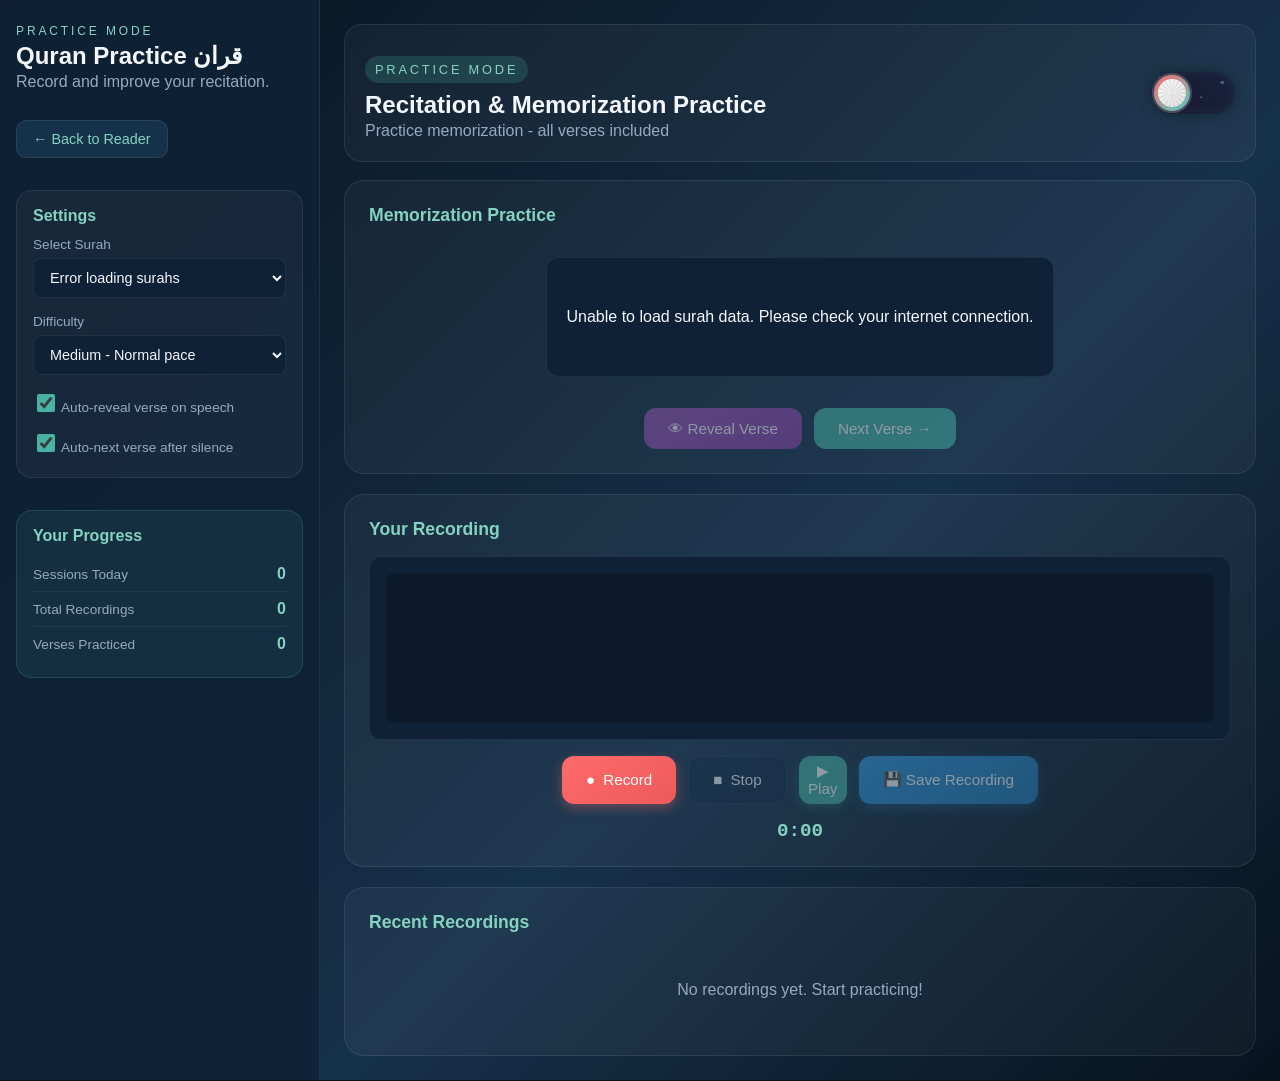
==== practice.html @ 0616a190 "Add files via upload" ====
<!DOCTYPE html>
<html lang="en">
  <head>
    <meta charset="UTF-8" />
    <meta name="viewport" content="width=device-width, initial-scale=1.0" />
    <title>تسميع القران</title>
    <meta name="description" content="Practice Quran memorization with microphone recording. Verses appear as you recite." />
    <meta name="keywords" content="قرآن, تلاوة, حفظ, تسجيل, ممارسة" />
    <link rel="stylesheet" href="styles.css" />
    <link rel="stylesheet" href="practice.css" />
    <link rel="icon" type="image/x-icon" href="https://i1.sndcdn.com/avatars-fheFiXbBUakGm6ne-YJQq2w-t240x240.jpg" />
  </head>
  <body>
    <div class="app-shell">
      <aside class="sidebar">
        <div class="sidebar-header">
          <div>
            <p class="eyebrow">Practice Mode</p>
            <h1>Quran Practice قران</h1>
            <p class="subtitle">Record and improve your recitation.</p>
          </div>
          <div class="navigation">
            <a href="index.html" class="nav-link">← Back to Reader</a>
          </div>
        </div>
        
        <div class="practice-settings">
          <h3>Settings</h3>
          <div class="setting-group">
            <label for="surahSelect">Select Surah</label>
            <select id="surahSelect" class="styled-select">
              <option value="">Loading surahs...</option>
            </select>
          </div>
          
          <div class="setting-group">
            <label for="difficultyLevel">Difficulty</label>
            <select id="difficultyLevel" class="styled-select">
              <option value="easy">Easy - Slow pace</option>
              <option value="medium" selected>Medium - Normal pace</option>
              <option value="hard">Hard - Fast pace</option>
            </select>
          </div>
          
          <div class="setting-group">
            <label class="toggle-label">
              <input type="checkbox" id="autoRevealToggle" checked>
              <span>Auto-reveal verse on speech</span>
            </label>
          </div>
          
          <div class="setting-group">
            <label class="toggle-label">
              <input type="checkbox" id="autoNextToggle" checked>
              <span>Auto-next verse after silence</span>
            </label>
          </div>
        </div>
        
        <div class="progress-stats">
          <h3>Your Progress</h3>
          <div class="stat-item">
            <span class="stat-label">Sessions Today</span>
            <span class="stat-value" id="sessionsToday">0</span>
          </div>
          <div class="stat-item">
            <span class="stat-label">Total Recordings</span>
            <span class="stat-value" id="totalRecordings">0</span>
          </div>
          <div class="stat-item">
            <span class="stat-label">Verses Practiced</span>
            <span class="stat-value" id="versesPracticed">0</span>
          </div>
        </div>
      </aside>

      <main class="content">
        <header class="content-header">
          <div>
            <p class="badge">Practice Mode</p>
            <h2>Recitation & Memorization Practice</h2>
            <p class="meta">Practice memorization - all verses included</p>
          </div>
          <div class="content-actions">
            <label class="cosmic-toggle" title="Toggle light and dark mode">
              <input id="themeToggle" class="toggle" type="checkbox" aria-label="Use light mode" />
              <div class="slider">
                <div class="cosmos"></div>
                <div class="energy-line"></div>
                <div class="energy-line"></div>
                <div class="energy-line"></div>
                <div class="toggle-orb">
                  <div class="inner-orb"></div>
                  <div class="ring"></div>
                </div>
                <div class="particles">
                  <div style="--angle: 30deg" class="particle"></div>
                  <div style="--angle: 60deg" class="particle"></div>
                  <div style="--angle: 90deg" class="particle"></div>
                  <div style="--angle: 120deg" class="particle"></div>
                  <div style="--angle: 150deg" class="particle"></div>
                  <div style="--angle: 180deg" class="particle"></div>
                </div>
              </div>
            </label>
          </div>
        </header>

        <section class="practice-area">
          <div class="memorization-section">
            <h3>Memorization Practice</h3>
            <div class="memorization-content">
              <div class="verse-container" id="verseContainer">
                <div class="verse-hint" id="verseHint">
                  <p>Select a surah and start recording to practice memorization</p>
                  <p class="hint-text">The verse will appear as you recite</p>
                </div>
                <div class="verse-display hidden" id="verseDisplay">
                  <p id="verseText"></p>
                </div>
              </div>
              <div class="verse-controls">
                <button id="revealBtn" class="reveal-button" type="button" aria-label="Reveal verse" disabled>
                  👁 Reveal Verse
                </button>
                <button id="nextVerseBtn" class="next-verse-button" type="button" aria-label="Next verse" disabled>
                  Next Verse →
                </button>
              </div>
            </div>
          </div>

          <div class="recording-section">
            <h3>Your Recording</h3>
            <div class="recording-interface">
              <div class="visualizer-container">
                <canvas id="audioVisualizer" width="600" height="150"></canvas>
                <div class="recording-indicator" id="recordingIndicator">
                  <div class="recording-dot"></div>
                  <span>Recording</span>
                </div>
              </div>
              
              <div class="recording-controls">
                <button id="recordBtn" class="record-button" type="button" aria-label="Start recording">
                  <span class="record-icon">●</span>
                  <span class="record-text">Record</span>
                </button>
                <button id="stopBtn" class="stop-button" type="button" aria-label="Stop recording" disabled>
                  <span class="stop-icon">■</span>
                  <span class="stop-text">Stop</span>
                </button>
                <button id="playRecordingBtn" class="play-button small" type="button" aria-label="Play your recording" disabled>
                  ▶ Play
                </button>
                <button id="compareBtn" class="compare-button" type="button" aria-label="Save recording" disabled>
                  💾 Save Recording
                </button>
              </div>
              
              <div class="recording-timer">
                <span id="recordingTime">0:00</span>
              </div>
            </div>
          </div>



          <div class="recordings-history">
            <h3>Recent Recordings</h3>
            <div class="history-list" id="historyList">
              <div class="empty-state">No recordings yet. Start practicing!</div>
            </div>
          </div>
        </section>
      </main>
    </div>

    <script src="practice.js"></script>
  </body>
</html>
---- styles.css ----
:root {
  color-scheme: dark;
  --bg: #07131f;
  --panel: #0f2136;
  --panel-2: #16314a;
  --text: #f4f7fb;
  --muted: #95aac2;
  --accent: #48b2a5;
  --accent-2: #86d2c1;
  --border: rgba(255, 255, 255, 0.08);
}

:root[data-theme="light"] {
  color-scheme: light;
  --bg: #eef7f4;
  --panel: #ffffff;
  --panel-2: #e3f0ec;
  --text: #142b2d;
  --muted: #5b7372;
  --accent: #2f9185;
  --accent-2: #19675f;
  --border: rgba(20, 43, 45, 0.14);
}

* {
  box-sizing: border-box;
}

body {
  margin: 0;
  font-family: "Segoe UI", Tahoma, Geneva, Verdana, sans-serif;
  background: linear-gradient(135deg, var(--bg), var(--panel-2) 60%, var(--bg));
  color: var(--text);
  min-height: 100vh;
}

button,
input {
  font: inherit;
}

.app-shell {
  display: grid;
  grid-template-columns: 320px 1fr;
  min-height: 100vh;
}

.sidebar {
  background: color-mix(in srgb, var(--panel) 92%, transparent);
  border-right: 1px solid var(--border);
  padding: 24px 16px;
  display: flex;
  flex-direction: column;
  gap: 16px;
}

.sidebar-header {
  display: flex;
  flex-direction: column;
  gap: 10px;
}

.eyebrow {
  text-transform: uppercase;
  letter-spacing: 0.24em;
  font-size: 0.75rem;
  color: var(--accent-2);
  margin: 0 0 4px;
}
.eyebrow a {
  color: var(--accent-2);
  text-decoration: none;
  text-decoration-color: var(--accent-2);
  width: 100px;
}
h1,
h2 {
  margin: 0;
}

.subtitle,
.meta {
  color: var(--muted);
  margin: 0;
  line-height: 1.5;
}

.search-box {
  display: flex;
  align-items: center;
  gap: 8px;
  background: var(--panel);
  padding: 10px 12px;
  border-radius: 999px;
  border: 1px solid var(--border);
}

.search-box input {
  background: transparent;
  border: none;
  outline: none;
  color: var(--text);
  width: 100%;
}

.practice-link {
  display: flex;
  align-items: center;
  gap: 8px;
  padding: 10px 14px;
  background: linear-gradient(145deg, rgba(72, 178, 165, 0.2), rgba(134, 210, 193, 0.1));
  border: 1px solid rgba(72, 178, 165, 0.3);
  border-radius: 12px;
  color: var(--accent-2);
  text-decoration: none;
  font-size: 0.9rem;
  font-weight: 500;
  transition: all 300ms ease;
  margin-bottom: 8px;
}

.practice-link:hover {
  background: linear-gradient(145deg, rgba(72, 178, 165, 0.3), rgba(134, 210, 193, 0.2));
  border-color: var(--accent);
  transform: translateY(-2px);
  box-shadow: 0 4px 12px rgba(72, 178, 165, 0.2);
}

.surah-list {
  overflow-y: auto;
  display: flex;
  flex-direction: column;
  gap: 8px;
  padding-right: 4px;
}

.surah-item {
  display: flex;
  justify-content: space-between;
  align-items: center;
  padding: 12px 14px;
  border-radius: 12px;
  border: 1px solid transparent;
  background: transparent;
  color: var(--text);
  text-align: left;
  cursor: pointer;
  transition: 180ms ease;
}

.surah-item:hover,
.surah-item.active {
  background: var(--panel-2);
  border-color: var(--accent);
}

.surah-item strong {
  font-size: 0.95rem;
}

.surah-item span {
  color: var(--muted);
  font-size: 0.85rem;
}

.content {
  padding: 24px;
  display: flex;
  flex-direction: column;
  gap: 18px;
}

.content-header {
  display: flex;
  justify-content: space-between;
  align-items: center;
  gap: 16px;
  background: rgba(255, 255, 255, 0.04);
  border: 1px solid var(--border);
  border-radius: 18px;
  padding: 18px 20px;
}

.audio-panel {
  position: relative;
  display: flex;
  justify-content: center;
  min-height: 190px;
  padding: 50px 24px 22px;
  background: linear-gradient(120deg, rgba(72, 178, 165, 0.16), rgba(22, 49, 74, 0.9));
  border: 1px solid rgba(134, 210, 193, 0.28);
  border-radius: 20px;
}

.record-stage {
  position: absolute;
  z-index: 2;
  top: -55px;
  left: 50%;
  width: 128px;
  height: 128px;
  transform: translateX(-50%);
  transition: transform 220ms ease, top 220ms ease;
}

.record {
  width: 128px;
  height: 128px;
  overflow: hidden;
  border: 4px solid #89919d;
  border-radius: 50%;
  box-shadow: 0 8px 18px rgba(0, 0, 0, 0.4);
}

.record svg {
  display: block;
  width: 100%;
  height: 100%;
  animation: record-spin 3s linear infinite;
  animation-play-state: paused;
}

.record-pin {
  position: absolute;
  z-index: 3;
  top: 50%;
  left: 50%;
  width: 32px;
  height: 32px;
  background: #fff;
  border: 4px solid #89919d;
  border-radius: 50%;
  transform: translate(-50%, -50%);
  box-shadow: 0 2px 6px rgba(0, 0, 0, 0.3);
}

.audio-panel:has(.play-button.is-playing) .record-stage {
  transform: translateX(-50%) scale(1.04);
}

.audio-panel:has(.play-button.is-playing) .record svg {
  animation-play-state: running;
}

@keyframes record-spin {
  to { transform: rotate(360deg); }
}

.player-card {
  width: min(100%, 560px);
  padding: 24px;
  background: linear-gradient(145deg, var(--panel-2), var(--panel));
  color: var(--text);
  border-radius: 18px;
  box-shadow: 0 12px 24px rgba(0, 0, 0, 0.22);
  display: flex;
  flex-direction: column;
  gap: 16px;
  transition: width 220ms ease;
}

.player-info {
  display: flex;
  flex-direction: column;
  gap: 12px;
}

.info-content {
  display: flex;
  flex-direction: column;
  gap: 4px;
}

.audio-panel h3,
.audio-label,
.audio-status {
  margin: 0;
}

.audio-label {
  color: var(--accent-2);
  font-size: 0.78rem;
  letter-spacing: 0.14em;
  text-transform: uppercase;
}

.audio-panel h3 {
  margin-top: 5px;
  font-size: 1.05rem;
}

.audio-status {
  color: var(--muted);
  font-size: 0.88rem;
  margin-top: 4px;
}

.reciter-picker {
  display: flex;
  flex-direction: column;
  flex-shrink: 0;
  gap: 4px;
  color: var(--muted);
  font-size: 0.72rem;
}

.reciter-buttons {
  display: flex;
  gap: 10px;
  flex-wrap: wrap;
}

.reciter-btn {
  display: inline-flex;
  align-items: center;
  justify-content: center;
  padding: 12px 20px;
  background: rgb(9, 9, 11);
  border: 1.58px solid rgb(82, 82, 91);
  color: rgb(226, 232, 240);
  border-radius: 12px;
  cursor: pointer;
  font-weight: 500;
  font-size: 0.9rem;
  white-space: nowrap;
  box-shadow: 0 4px 6px -1px rgba(0, 0, 0, 0.1);
  transition: all 300ms ease;
}

.reciter-btn:hover {
  transform: translateY(-0.335rem);
  box-shadow: 0 10px 15px -3px rgba(0, 0, 0, 0.3);
}

.reciter-btn.active {
  background: rgb(72, 178, 165);
  color: rgb(9, 9, 11);
  border-color: rgb(72, 178, 165);
  font-weight: 600;
  box-shadow: 0 10px 15px -3px rgba(72, 178, 165, 0.3);
}

.timeline {
  display: flex;
  align-items: center;
  gap: 8px;
  color: var(--muted);
  font-size: 0.75rem;
}

#progressBar {
  flex: 1;
  height: 5px;
  accent-color: var(--accent);
  cursor: pointer;
}

.player-controls {
  display: flex;
  align-items: center;
  justify-content: center;
  gap: 20px;
}

.volume-slider {
  --slider-width: 72px;
  --slider-height: 10px;
  --slider-bg: rgba(149, 170, 194, 0.24);
  --slider-border-radius: 5px;
  --level-color: var(--accent);
  --icon-color: var(--slider-bg);
  --icon-size: 25px;
  position: relative;
  display: inline-flex;
  align-items: center;
  width: 110px;
  cursor: pointer;
}

.volume-slider .volume {
  position: absolute;
  left: 0;
  width: var(--icon-size);
  height: var(--icon-size);
  color: var(--icon-color);
  pointer-events: none;
  transition: color 0.5s;
}

.volume-slider .level {
  width: var(--slider-width);
  height: var(--slider-height);
  margin-left: 35px;
  appearance: none;
  background: var(--slider-bg);
  border-radius: var(--slider-border-radius);
  overflow: hidden;
  cursor: inherit;
}

.volume-slider .level::-webkit-slider-thumb {
  width: 0;
  height: 0;
  appearance: none;
  box-shadow: -100px 0 5px 100px var(--level-color), -100px 0 20px 100px var(--level-color);
}

.volume-slider .level::-moz-range-thumb {
  width: 0;
  height: 0;
  border: none;
  box-shadow: -100px 0 5px 100px var(--level-color), -100px 0 20px 100px var(--level-color);
}

.volume-slider .level:hover ~ .volume {
  color: var(--accent-2);
  opacity: 0.6;
}

.volume-slider .level:focus-visible {
  outline: 2px solid var(--accent-2);
  outline-offset: 4px;
}

.player-icon,
.play-button {
  display: inline-flex;
  align-items: center;
  justify-content: center;
  border: 0;
  background: transparent;
  color: var(--muted);
  cursor: pointer;
}

.player-icon {
  width: 36px;
  height: 36px;
  font-size: 1rem;
}

.player-icon:hover,
.player-icon.active {
  color: var(--accent-2);
}

.play-button {
  width: 48px;
  height: 48px;
  color: #fff;
  background: var(--accent);
  border-radius: 50%;
  font-size: 1.1rem;
  box-shadow: 0 5px 12px rgba(72, 178, 165, 0.35);
}

.play-button.is-playing {
  background: #2d8d82;
}

.badge {
  display: inline-block;
  margin-bottom: 8px;
  padding: 6px 10px;
  border-radius: 999px;
  background: rgba(72, 178, 165, 0.2);
  color: var(--accent-2);
  font-size: 0.8rem;
  text-transform: uppercase;
  letter-spacing: 0.22em;
}

.content-actions {
  display: flex;
  gap: 10px;
}

.ghost-btn {
  display: inline-flex;
  align-items: center;
  justify-content: center;
  background: rgb(9, 9, 11);
  border: 1.58px solid rgb(82, 82, 91);
  color: rgb(226, 232, 240);
  padding: 12px 20px;
  border-radius: 12px;
  font-weight: 500;
  box-shadow: 0 4px 6px -1px rgba(0, 0, 0, 0.1);
  cursor: pointer;
  transition: all 300ms ease;
}

.ghost-btn:hover {
  transform: translateY(-0.335rem);
  box-shadow: 0 10px 15px -3px rgba(0, 0, 0, 0.3);
}

:root[data-theme="light"] .ghost-btn,
:root[data-theme="light"] .reciter-btn {
  background: #f6fbfa;
  border-color: rgba(20, 43, 45, 0.2);
  color: var(--text);
}

:root[data-theme="light"] .reciter-btn.active {
  background: var(--accent);
  border-color: var(--accent);
  color: #fff;
}

.ghost-btn:focus-visible {
  outline: 2px solid var(--accent-2);
  outline-offset: 3px;
}

.loader {
  padding: 24px;
  text-align: center;
  color: var(--muted);
}

.surah-content {
  background: rgba(255, 255, 255, 0.04);
  border: 1px solid var(--border);
  border-radius: 20px;
  padding: 24px;
  overflow: hidden;
}

.surah-intro {
  border-bottom: 1px solid var(--border);
  padding-bottom: 16px;
  margin-bottom: 16px;
}

.surah-intro h3 {
  margin: 0 0 6px;
}

.verses {
  display: flex;
  flex-direction: column;
  gap: 14px;
}

.ayah {
  padding: 12px 0;
  border-bottom: 1px solid rgba(255, 255, 255, 0.06);
}

.ayah-number {
  display: inline-flex;
  align-items: center;
  justify-content: center;
  width: 34px;
  height: 34px;
  border-radius: 50%;
  background: rgba(72, 178, 165, 0.18);
  color: var(--accent-2);
  margin-bottom: 8px;
  font-size: 0.9rem;
}

.ayah-text {
  font-size: 1.25rem;
  font-family: "Noto Naskh Arabic", "Amiri", serif;
  line-height: 2;
  direction: rtl;
  text-align: right;
  margin: 0 0 8px;
}

.ayah-translation {
  color: var(--muted);
  line-height: 1.65;
  margin: 0;
}

.empty-state {
  padding: 32px;
  text-align: center;
  color: var(--muted);
}

.cosmic-toggle {
  position: relative;
  display: block;
  flex: 0 0 84px;
  width: 84px;
  height: 42px;
  transform-style: preserve-3d;
  perspective: 500px;
}

.cosmic-toggle .toggle {
  position: absolute;
  opacity: 0;
  width: 1px;
  height: 1px;
}

.cosmic-toggle .slider {
  position: absolute;
  inset: 0;
  display: block;
  width: auto;
  height: auto;
  margin: 0;
  cursor: pointer;
  background: linear-gradient(45deg, #1a1a2e, #16213e);
  border-radius: 35px;
  transition: 0.5s;
  overflow: hidden;
  box-shadow: 0 0 14px rgba(0, 0, 0, 0.35), inset 0 0 12px rgba(255, 255, 255, 0.05);
}

.cosmic-toggle .cosmos {
  position: absolute;
  inset: 0;
  background: radial-gradient(1px 1px at 10% 10%, #fff 100%, transparent), radial-gradient(2px 2px at 30% 30%, #fff 100%, transparent), radial-gradient(1px 1px at 60% 60%, #fff 100%, transparent), radial-gradient(2px 2px at 85% 25%, #fff 100%, transparent);
  opacity: 0.25;
  transition: 0.5s;
}

.cosmic-toggle .toggle-orb {
  position: absolute;
  z-index: 2;
  width: 36px;
  height: 36px;
  left: 3px;
  bottom: 3px;
  border-radius: 50%;
  background: linear-gradient(145deg, #ff6b6b, #4ecdc4);
  transition: 0.6s cubic-bezier(0.68, -0.55, 0.265, 1.55);
}

.cosmic-toggle .inner-orb {
  position: absolute;
  inset: 4px;
  overflow: hidden;
  border-radius: 50%;
  background: linear-gradient(145deg, #fff, #e6e6e6);
}

.cosmic-toggle .inner-orb::before {
  content: "";
  position: absolute;
  inset: 0;
  background: repeating-conic-gradient(transparent 0deg, rgba(0, 0, 0, 0.1) 10deg, transparent 20deg);
  animation: patternRotate 10s linear infinite;
}

.cosmic-toggle .ring {
  position: absolute;
  inset: -2px;
  border: 2px solid rgba(255, 255, 255, 0.2);
  border-radius: 50%;
}

.cosmic-toggle .energy-line,
.cosmic-toggle .particles {
  position: absolute;
  pointer-events: none;
}

.cosmic-toggle .energy-line {
  width: 100%;
  height: 1px;
  background: linear-gradient(90deg, transparent, rgba(78, 205, 196, 0.6), transparent);
  opacity: 0;
}

.cosmic-toggle .energy-line:nth-child(1) { top: 20%; transform: rotate(15deg); }
.cosmic-toggle .energy-line:nth-child(2) { top: 50%; }
.cosmic-toggle .energy-line:nth-child(3) { top: 80%; transform: rotate(-15deg); }
.cosmic-toggle .particles { inset: 0; }
.cosmic-toggle .particle { position: absolute; width: 3px; height: 3px; background: #4ecdc4; border-radius: 50%; opacity: 0; }
.cosmic-toggle .particle:nth-child(1) { left: 20%; }
.cosmic-toggle .particle:nth-child(2) { left: 40%; }
.cosmic-toggle .particle:nth-child(3) { left: 60%; }
.cosmic-toggle .particle:nth-child(4) { left: 80%; }
.cosmic-toggle .particle:nth-child(5) { left: 30%; }
.cosmic-toggle .particle:nth-child(6) { left: 70%; }
.cosmic-toggle .toggle:checked + .slider .toggle-orb { transform: translateX(42px) rotate(360deg); background: linear-gradient(145deg, #4ecdc4, #45b7af); }
.cosmic-toggle .toggle:checked + .slider .inner-orb { background: linear-gradient(145deg, #45b7af, #3da89f); transform: scale(0.9); }
.cosmic-toggle .toggle:checked + .slider .energy-line { opacity: 1; animation: energyFlow 2s linear infinite; }
.cosmic-toggle:hover .slider { transform: rotateX(7deg) rotateY(7deg); }
.cosmic-toggle:hover .toggle-orb { filter: brightness(1.15); box-shadow: 0 0 16px rgba(78, 205, 196, 0.5); }

@keyframes patternRotate { to { transform: rotate(360deg); } }
@keyframes energyFlow { 0% { transform: scaleX(0); opacity: 0; } 50% { transform: scaleX(1); opacity: 1; } 100% { transform: scaleX(0); opacity: 0; } }

@media (max-width: 900px) {
  .app-shell {
    grid-template-columns: 1fr;
  }

  .sidebar {
    border-right: none;
    border-bottom: 1px solid var(--border);
  }

  .content {
    padding-top: 0;
  }

  .content-header {
    align-items: flex-start;
    flex-direction: column;
  }

  .content-actions {
    width: 100%;
    flex-wrap: wrap;
  }

  .audio-panel {
    min-height: 205px;
    padding-inline: 14px;
  }

  .player-card {
    width: 100%;
  }

  .player-info {
    flex-direction: column;
  }

  .reciter-picker {
    width: 100%;
  }

  .player-controls {
    gap: 12px;
  }
}

@media (max-width: 600px) {
  .sidebar {
    padding: 16px 12px;
  }

  .sidebar-header {
    gap: 8px;
  }

  .subtitle {
    font-size: 0.85rem;
  }

  .search-box {
    padding: 8px 10px;
  }

  .surah-item {
    padding: 10px 12px;
  }

  .content {
    padding: 16px 12px;
  }

  .content-header {
    padding: 14px 16px;
  }

  .surah-content {
    padding: 16px;
  }

  .ayah-text {
    font-size: 1.1rem;
  }

  .ayah-number {
    width: 28px;
    height: 28px;
    font-size: 0.8rem;
  }

  .audio-panel {
    min-height: 180px;
    padding: 40px 12px 16px;
  }

  .record-stage {
    width: 100px;
    height: 100px;
    top: -45px;
  }

  .player-card {
    padding: 16px;
  }

  .audio-panel h3 {
    font-size: 0.95rem;
  }

  .reciter-buttons {
    gap: 8px;
  }

  .reciter-btn {
    padding: 10px 14px;
    font-size: 0.85rem;
  }

  .timeline {
    font-size: 0.7rem;
  }

  .play-button {
    width: 44px;
    height: 44px;
    font-size: 1rem;
  }

  .player-icon {
    width: 32px;
    height: 32px;
    font-size: 0.9rem;
  }
}
---- practice.css ----
/* Practice Page Specific Styles */

.navigation {
  margin-top: 16px;
}

.nav-link {
  display: inline-flex;
  align-items: center;
  padding: 10px 16px;
  background: var(--panel-2);
  border: 1px solid var(--border);
  border-radius: 10px;
  color: var(--accent-2);
  text-decoration: none;
  font-size: 0.9rem;
  transition: all 300ms ease;
}

.nav-link:hover {
  background: var(--accent);
  color: #fff;
  transform: translateY(-2px);
}

.practice-settings {
  padding: 16px;
  background: rgba(255, 255, 255, 0.04);
  border: 1px solid var(--border);
  border-radius: 16px;
  margin-top: 16px;
}

.practice-settings h3 {
  margin: 0 0 12px;
  font-size: 1rem;
  color: var(--accent-2);
}

.setting-group {
  margin-bottom: 16px;
}

.setting-group:last-child {
  margin-bottom: 0;
}

.setting-group label {
  display: block;
  margin-bottom: 6px;
  font-size: 0.85rem;
  color: var(--muted);
}

.styled-select {
  width: 100%;
  padding: 10px 12px;
  background: var(--panel);
  border: 1px solid var(--border);
  border-radius: 8px;
  color: var(--text);
  font-size: 0.9rem;
  cursor: pointer;
  transition: border-color 300ms ease;
}

.styled-select:focus {
  outline: none;
  border-color: var(--accent);
}

.toggle-label {
  display: flex;
  align-items: center;
  gap: 10px;
  cursor: pointer;
  font-size: 0.9rem;
  color: var(--text);
}

.toggle-label input[type="checkbox"] {
  width: 18px;
  height: 18px;
  accent-color: var(--accent);
  cursor: pointer;
}

.toggle-label span {
  user-select: none;
}

.progress-stats {
  padding: 16px;
  background: rgba(72, 178, 165, 0.1);
  border: 1px solid rgba(72, 178, 165, 0.2);
  border-radius: 16px;
  margin-top: 16px;
}

.progress-stats h3 {
  margin: 0 0 12px;
  font-size: 1rem;
  color: var(--accent-2);
}

.stat-item {
  display: flex;
  justify-content: space-between;
  align-items: center;
  padding: 8px 0;
  border-bottom: 1px solid rgba(255, 255, 255, 0.06);
}

.stat-item:last-child {
  border-bottom: none;
}

.stat-label {
  font-size: 0.85rem;
  color: var(--muted);
}

.stat-value {
  font-size: 1rem;
  font-weight: 600;
  color: var(--accent-2);
}

.practice-area {
  display: flex;
  flex-direction: column;
  gap: 20px;
}

.memorization-section,
.recording-section,
.recordings-history {
  background: rgba(255, 255, 255, 0.04);
  border: 1px solid var(--border);
  border-radius: 20px;
  padding: 24px;
}

.memorization-section h3,
.recording-section h3,
.recordings-history h3 {
  margin: 0 0 16px;
  font-size: 1.1rem;
  color: var(--accent-2);
}

.memorization-content {
  display: flex;
  flex-direction: column;
  gap: 16px;
}

.verse-container {
  position: relative;
  min-height: 150px;
  display: flex;
  align-items: center;
  justify-content: center;
}

.verse-hint {
  text-align: center;
  padding: 20px;
  background: var(--panel);
  border: 1px solid var(--border);
  border-radius: 12px;
  min-height: 120px;
  display: flex;
  flex-direction: column;
  align-items: center;
  justify-content: center;
  gap: 8px;
}

.verse-hint p {
  margin: 0;
  color: var(--text);
}

.hint-text {
  color: var(--muted) !important;
  font-size: 0.9rem !important;
}

.verse-counter {
  color: var(--accent-2) !important;
  font-size: 0.85rem !important;
  font-weight: 600;
  padding: 4px 12px;
  background: rgba(72, 178, 165, 0.2);
  border-radius: 20px;
}

.verse-display {
  padding: 20px;
  background: var(--panel);
  border: 1px solid var(--border);
  border-radius: 12px;
  min-height: 120px;
  display: flex;
  align-items: center;
  justify-content: center;
  transition: all 300ms ease;
}

.verse-display.hidden {
  display: none;
}

.verse-display p {
  font-size: 1.4rem;
  font-family: "Noto Naskh Arabic", "Amiri", serif;
  line-height: 2;
  direction: rtl;
  text-align: center;
  margin: 0;
}

.verse-controls {
  display: flex;
  gap: 12px;
  justify-content: center;
  flex-wrap: wrap;
}

.reveal-button,
.next-verse-button {
  display: inline-flex;
  align-items: center;
  justify-content: center;
  gap: 8px;
  padding: 12px 24px;
  border: none;
  border-radius: 12px;
  font-size: 0.95rem;
  font-weight: 500;
  cursor: pointer;
  transition: all 300ms ease;
}

.reveal-button {
  background: linear-gradient(145deg, #9b59b6, #8e44ad);
  color: #fff;
  box-shadow: 0 4px 12px rgba(155, 89, 182, 0.35);
}

.reveal-button:hover:not(:disabled) {
  transform: translateY(-2px);
  box-shadow: 0 6px 16px rgba(155, 89, 182, 0.45);
}

.next-verse-button {
  background: var(--accent);
  color: #fff;
  box-shadow: 0 4px 12px rgba(72, 178, 165, 0.35);
}

.next-verse-button:hover:not(:disabled) {
  transform: translateY(-2px);
  box-shadow: 0 6px 16px rgba(72, 178, 165, 0.45);
}

.reveal-button:disabled,
.next-verse-button:disabled {
  opacity: 0.5;
  cursor: not-allowed;
  transform: none;
  box-shadow: none;
}

.reference-content {
  display: flex;
  flex-direction: column;
  gap: 16px;
}

.verse-display {
  padding: 20px;
  background: var(--panel);
  border: 1px solid var(--border);
  border-radius: 12px;
  min-height: 120px;
  display: flex;
  align-items: center;
  justify-content: center;
}

.verse-display p {
  font-size: 1.4rem;
  font-family: "Noto Naskh Arabic", "Amiri", serif;
  line-height: 2;
  direction: rtl;
  text-align: center;
  margin: 0;
}

.loading-text {
  color: var(--muted);
  font-size: 0.9rem !important;
  font-family: inherit !important;
  direction: ltr !important;
}

.reference-audio {
  display: flex;
  align-items: center;
  gap: 16px;
  padding: 16px;
  background: linear-gradient(145deg, var(--panel-2), var(--panel));
  border-radius: 12px;
}

.audio-info {
  flex: 1;
}

.recording-interface {
  display: flex;
  flex-direction: column;
  gap: 16px;
}

.visualizer-container {
  position: relative;
  padding: 16px;
  background: var(--panel);
  border: 1px solid var(--border);
  border-radius: 12px;
  min-height: 182px;
  display: flex;
  align-items: center;
  justify-content: center;
}

#audioVisualizer {
  width: 100%;
  height: 150px;
  background: rgba(0, 0, 0, 0.2);
  border-radius: 8px;
}

.recording-indicator {
  position: absolute;
  top: 20px;
  right: 20px;
  display: flex;
  align-items: center;
  gap: 8px;
  padding: 8px 12px;
  background: rgba(255, 0, 0, 0.2);
  border: 1px solid rgba(255, 0, 0, 0.4);
  border-radius: 20px;
  font-size: 0.8rem;
  color: #ff6b6b;
  opacity: 0;
  transition: opacity 300ms ease;
}

.recording-indicator.active {
  opacity: 1;
}

.recording-dot {
  width: 8px;
  height: 8px;
  background: #ff6b6b;
  border-radius: 50%;
  animation: pulse 1s infinite;
}

@keyframes pulse {
  0%, 100% { opacity: 1; }
  50% { opacity: 0.5; }
}

.recording-controls {
  display: flex;
  gap: 12px;
  flex-wrap: wrap;
  justify-content: center;
}

.record-button,
.stop-button,
.play-button.small,
.compare-button {
  display: inline-flex;
  align-items: center;
  justify-content: center;
  gap: 8px;
  padding: 12px 24px;
  border: none;
  border-radius: 12px;
  font-size: 0.95rem;
  font-weight: 500;
  cursor: pointer;
  transition: all 300ms ease;
}

.record-button {
  background: linear-gradient(145deg, #ff6b6b, #ee5a5a);
  color: #fff;
  box-shadow: 0 4px 12px rgba(255, 107, 107, 0.35);
}

.record-button:hover:not(:disabled) {
  transform: translateY(-2px);
  box-shadow: 0 6px 16px rgba(255, 107, 107, 0.45);
}

.record-button:disabled {
  opacity: 0.5;
  cursor: not-allowed;
}

.record-button.recording {
  background: linear-gradient(145deg, #ff4444, #cc0000);
  animation: recording-pulse 1.5s infinite;
}

@keyframes recording-pulse {
  0%, 100% { box-shadow: 0 4px 12px rgba(255, 107, 107, 0.35); }
  50% { box-shadow: 0 4px 20px rgba(255, 107, 107, 0.6); }
}

.stop-button {
  background: var(--panel-2);
  border: 1px solid var(--border);
  color: var(--text);
}

.stop-button:hover:not(:disabled) {
  background: var(--panel);
  transform: translateY(-2px);
}

.stop-button:disabled {
  opacity: 0.5;
  cursor: not-allowed;
}

.play-button.small {
  background: var(--accent);
  color: #fff;
  box-shadow: 0 4px 12px rgba(72, 178, 165, 0.35);
}

.play-button.small:hover:not(:disabled) {
  transform: translateY(-2px);
  box-shadow: 0 6px 16px rgba(72, 178, 165, 0.45);
}

.play-button.small:disabled {
  opacity: 0.5;
  cursor: not-allowed;
}

.compare-button {
  background: linear-gradient(145deg, #3498db, #2980b9);
  color: #fff;
  box-shadow: 0 4px 12px rgba(52, 152, 219, 0.35);
}

.compare-button:hover:not(:disabled) {
  transform: translateY(-2px);
  box-shadow: 0 6px 16px rgba(52, 152, 219, 0.45);
}

.compare-button:disabled {
  opacity: 0.5;
  cursor: not-allowed;
}

.recording-timer {
  text-align: center;
  font-size: 1.2rem;
  font-weight: 600;
  color: var(--accent-2);
  font-family: monospace;
}

.history-list {
  display: flex;
  flex-direction: column;
  gap: 12px;
  max-height: 300px;
  overflow-y: auto;
}

.history-item {
  display: flex;
  justify-content: space-between;
  align-items: center;
  padding: 12px 16px;
  background: var(--panel);
  border: 1px solid var(--border);
  border-radius: 10px;
  transition: all 300ms ease;
}

.history-item:hover {
  border-color: var(--accent);
  transform: translateX(4px);
}

.history-info {
  display: flex;
  flex-direction: column;
  gap: 4px;
  flex: 1;
}

.history-surah {
  font-weight: 600;
  font-size: 0.95rem;
}

.history-date {
  font-size: 0.8rem;
  color: var(--muted);
}

.history-actions {
  display: flex;
  gap: 8px;
}

.history-btn {
  padding: 6px 12px;
  background: var(--panel-2);
  border: 1px solid var(--border);
  border-radius: 8px;
  color: var(--text);
  font-size: 0.85rem;
  cursor: pointer;
  transition: all 300ms ease;
}

.history-btn:hover {
  background: var(--accent);
  color: #fff;
}

/* Responsive Design */
@media (max-width: 900px) {
  .app-shell {
    grid-template-columns: 1fr;
  }

  .sidebar {
    border-right: none;
    border-bottom: 1px solid var(--border);
  }

  .content {
    padding-top: 0;
  }

  .content-header {
    align-items: flex-start;
    flex-direction: column;
  }

  .content-actions {
    width: 100%;
    flex-wrap: wrap;
  }

  .practice-area {
    gap: 16px;
  }
  
  .memorization-section,
  .recording-section,
  .recordings-history {
    padding: 16px;
  }
  
  .recording-controls {
    flex-direction: column;
  }
  
  .record-button,
  .stop-button,
  .play-button.small,
  .compare-button {
    width: 100%;
  }
  
  .verse-controls {
    flex-direction: column;
  }
  
  .reveal-button,
  .next-verse-button {
    width: 100%;
  }

  .visualizer-container {
    min-height: 150px;
  }

  #audioVisualizer {
    height: 120px;
  }
}

@media (max-width: 600px) {
  .sidebar {
    padding: 16px 12px;
  }

  .practice-settings,
  .progress-stats {
    padding: 12px;
  }

  .memorization-section,
  .recording-section,
  .recordings-history {
    padding: 12px;
  }

  .verse-display,
  .verse-hint {
    padding: 16px;
    min-height: 100px;
  }

  .verse-display p {
    font-size: 1.2rem;
  }

  .recording-timer {
    font-size: 1rem;
  }

  .history-item {
    flex-direction: column;
    align-items: flex-start;
    gap: 12px;
  }

  .history-actions {
    width: 100%;
  }

  .history-btn {
    flex: 1;
  }
}
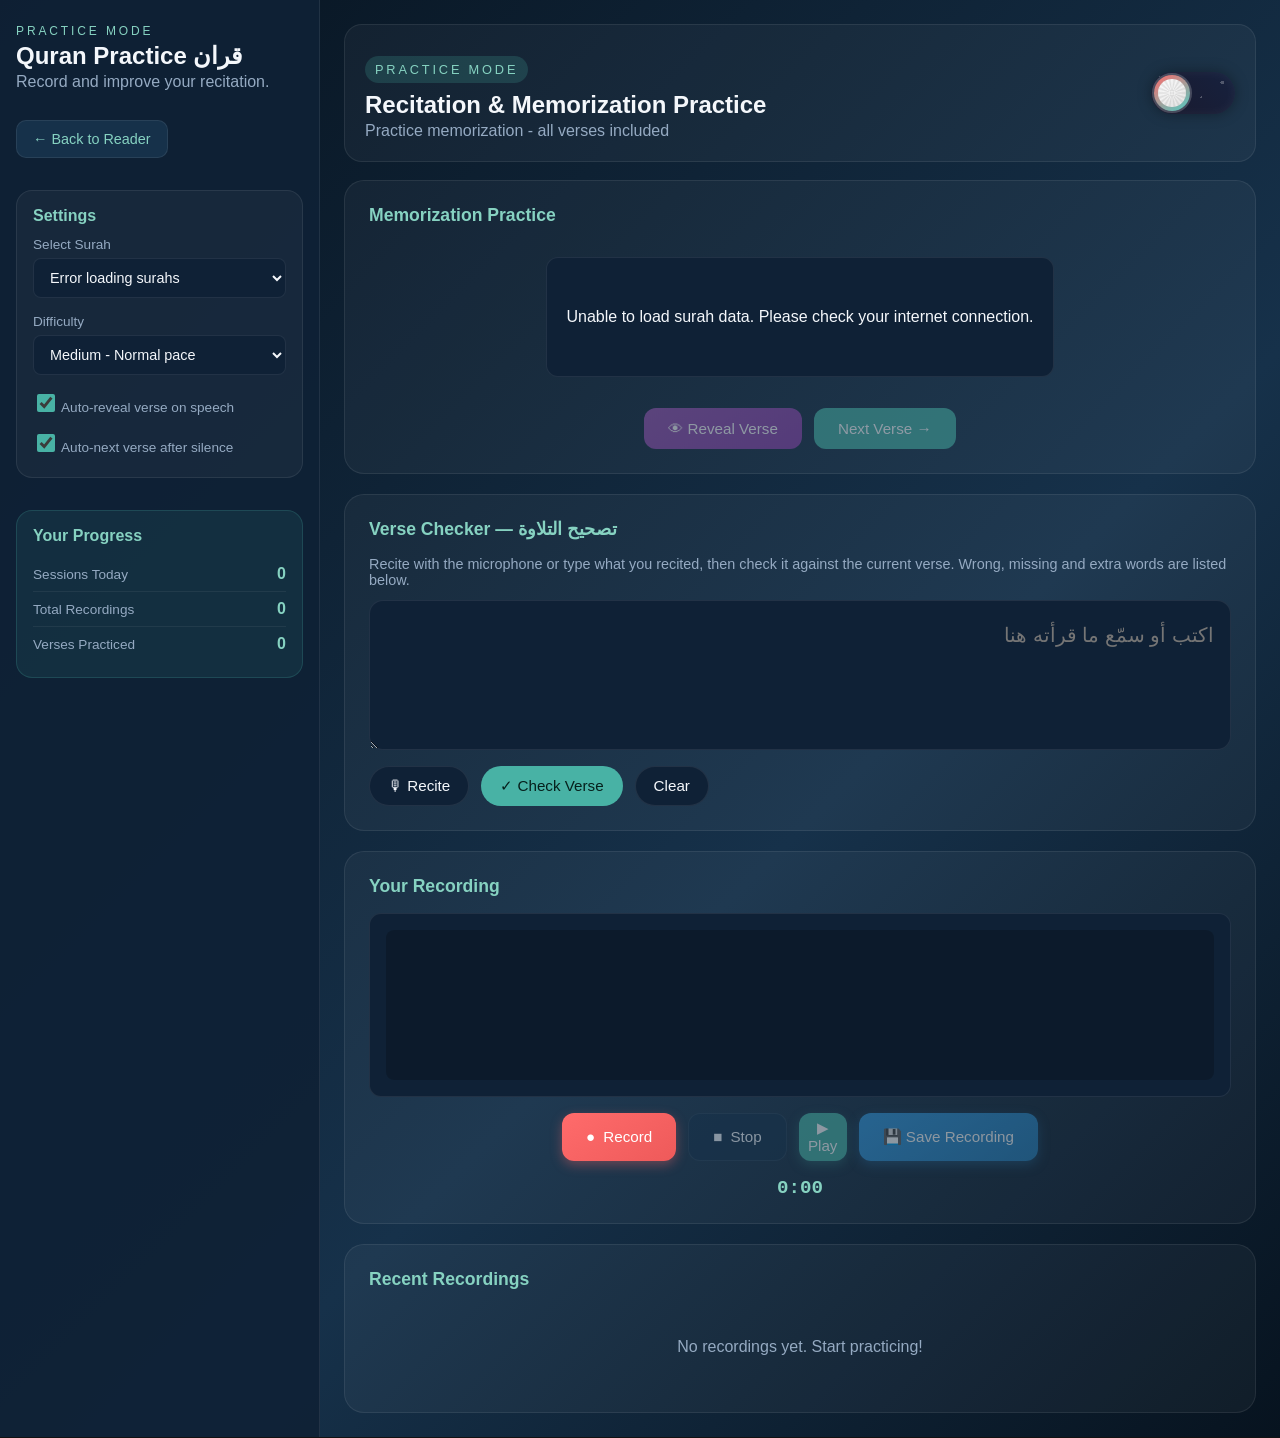
==== commit 7b5765f6: "Add Quran verse checker with word-level mistake feedback Co-Authored-By: Devin AI <158243242+devin-a" ====
--- a/practice.html
+++ b/practice.html
@@ -130,6 +130,37 @@
             </div>
           </div>
 
+          <div class="checker-section" id="checkerSection">
+            <h3>Verse Checker — تصحيح التلاوة</h3>
+            <p class="checker-help">
+              Recite with the microphone or type what you recited, then check it against the current verse.
+              Wrong, missing and extra words are listed below.
+            </p>
+            <textarea
+              id="checkerInput"
+              class="checker-input"
+              dir="rtl"
+              rows="3"
+              placeholder="اكتب أو سمّع ما قرأته هنا"
+            ></textarea>
+            <div class="checker-controls">
+              <button id="listenBtn" class="listen-button" type="button" aria-label="Recite and transcribe">
+                🎙 Recite
+              </button>
+              <button id="checkBtn" class="check-button" type="button" aria-label="Check verse">
+                ✓ Check Verse
+              </button>
+              <button id="clearCheckBtn" class="clear-check-button" type="button" aria-label="Clear">
+                Clear
+              </button>
+            </div>
+            <div class="checker-result hidden" id="checkerResult">
+              <div class="checker-verdict" id="checkerVerdict"></div>
+              <div class="checker-diff" id="checkerDiff" dir="rtl"></div>
+              <ul class="checker-mistakes" id="checkerMistakes"></ul>
+            </div>
+          </div>
+
           <div class="recording-section">
             <h3>Your Recording</h3>
             <div class="recording-interface">
@@ -176,6 +207,7 @@
       </main>
     </div>
 
+    <script src="checker.js"></script>
     <script src="practice.js"></script>
   </body>
 </html>
--- a/practice.css
+++ b/practice.css
@@ -133,6 +133,7 @@
 }
 
 .memorization-section,
+.checker-section,
 .recording-section,
 .recordings-history {
   background: rgba(255, 255, 255, 0.04);
@@ -142,6 +143,7 @@
 }
 
 .memorization-section h3,
+.checker-section h3,
 .recording-section h3,
 .recordings-history h3 {
   margin: 0 0 16px;
@@ -653,4 +655,174 @@
   .history-btn {
     flex: 1;
   }
-}+}
+.checker-help {
+  margin: 0 0 12px;
+  color: var(--muted);
+  font-size: 0.9rem;
+}
+
+.checker-input {
+  width: 100%;
+  resize: vertical;
+  padding: 14px 16px;
+  border-radius: 14px;
+  border: 1px solid var(--border);
+  background: var(--panel);
+  color: var(--text);
+  font-family: inherit;
+  font-size: 1.25rem;
+  line-height: 2;
+}
+
+.checker-input:focus {
+  outline: none;
+  border-color: var(--accent);
+}
+
+.checker-controls {
+  display: flex;
+  flex-wrap: wrap;
+  gap: 12px;
+  margin-top: 12px;
+}
+
+.listen-button,
+.check-button,
+.clear-check-button {
+  padding: 10px 18px;
+  border-radius: 999px;
+  border: 1px solid var(--border);
+  background: var(--panel);
+  color: var(--text);
+  cursor: pointer;
+  font-size: 0.95rem;
+  transition: transform 0.15s ease, border-color 0.15s ease;
+}
+
+.listen-button:hover,
+.check-button:hover,
+.clear-check-button:hover {
+  transform: translateY(-1px);
+  border-color: var(--accent);
+}
+
+.check-button {
+  background: var(--accent);
+  color: #06201c;
+  border-color: transparent;
+}
+
+.listen-button.listening {
+  background: #c0392b;
+  color: #fff;
+  border-color: transparent;
+}
+
+.checker-result {
+  margin-top: 18px;
+  display: flex;
+  flex-direction: column;
+  gap: 14px;
+}
+
+.checker-result.hidden {
+  display: none;
+}
+
+.checker-verdict {
+  font-weight: 600;
+  padding: 12px 16px;
+  border-radius: 14px;
+  background: var(--panel);
+  border: 1px solid var(--border);
+}
+
+.verdict-correct {
+  border-color: #2ecc71;
+  color: #2ecc71;
+}
+
+.verdict-incorrect,
+.verdict-empty {
+  border-color: #e67e22;
+  color: #e67e22;
+}
+
+.verdict-unknown {
+  color: var(--muted);
+}
+
+.checker-diff {
+  font-size: 1.4rem;
+  line-height: 2.2;
+  text-align: right;
+}
+
+.diff-word {
+  padding: 2px 6px;
+  border-radius: 8px;
+  margin: 0 2px;
+}
+
+.diff-correct {
+  color: var(--text);
+}
+
+.diff-wrong {
+  background: rgba(231, 76, 60, 0.18);
+  color: #e74c3c;
+  text-decoration: underline wavy #e74c3c;
+}
+
+.diff-missing {
+  background: rgba(241, 196, 15, 0.18);
+  color: #f1c40f;
+  border: 1px dashed #f1c40f;
+}
+
+.diff-extra {
+  background: rgba(155, 89, 182, 0.18);
+  color: #b07cd0;
+  text-decoration: line-through;
+}
+
+.checker-mistakes {
+  list-style: none;
+  margin: 0;
+  padding: 0;
+  display: flex;
+  flex-direction: column;
+  gap: 10px;
+}
+
+.mistake {
+  display: flex;
+  flex-direction: column;
+  gap: 4px;
+  padding: 10px 14px;
+  border-radius: 12px;
+  background: var(--panel);
+  border-left: 4px solid var(--border);
+}
+
+.mistake-wrong {
+  border-left-color: #e74c3c;
+}
+
+.mistake-missing {
+  border-left-color: #f1c40f;
+}
+
+.mistake-extra {
+  border-left-color: #b07cd0;
+}
+
+.mistake-ar {
+  font-size: 1.1rem;
+}
+
+.mistake-en {
+  font-size: 0.85rem;
+  color: var(--muted);
+}
